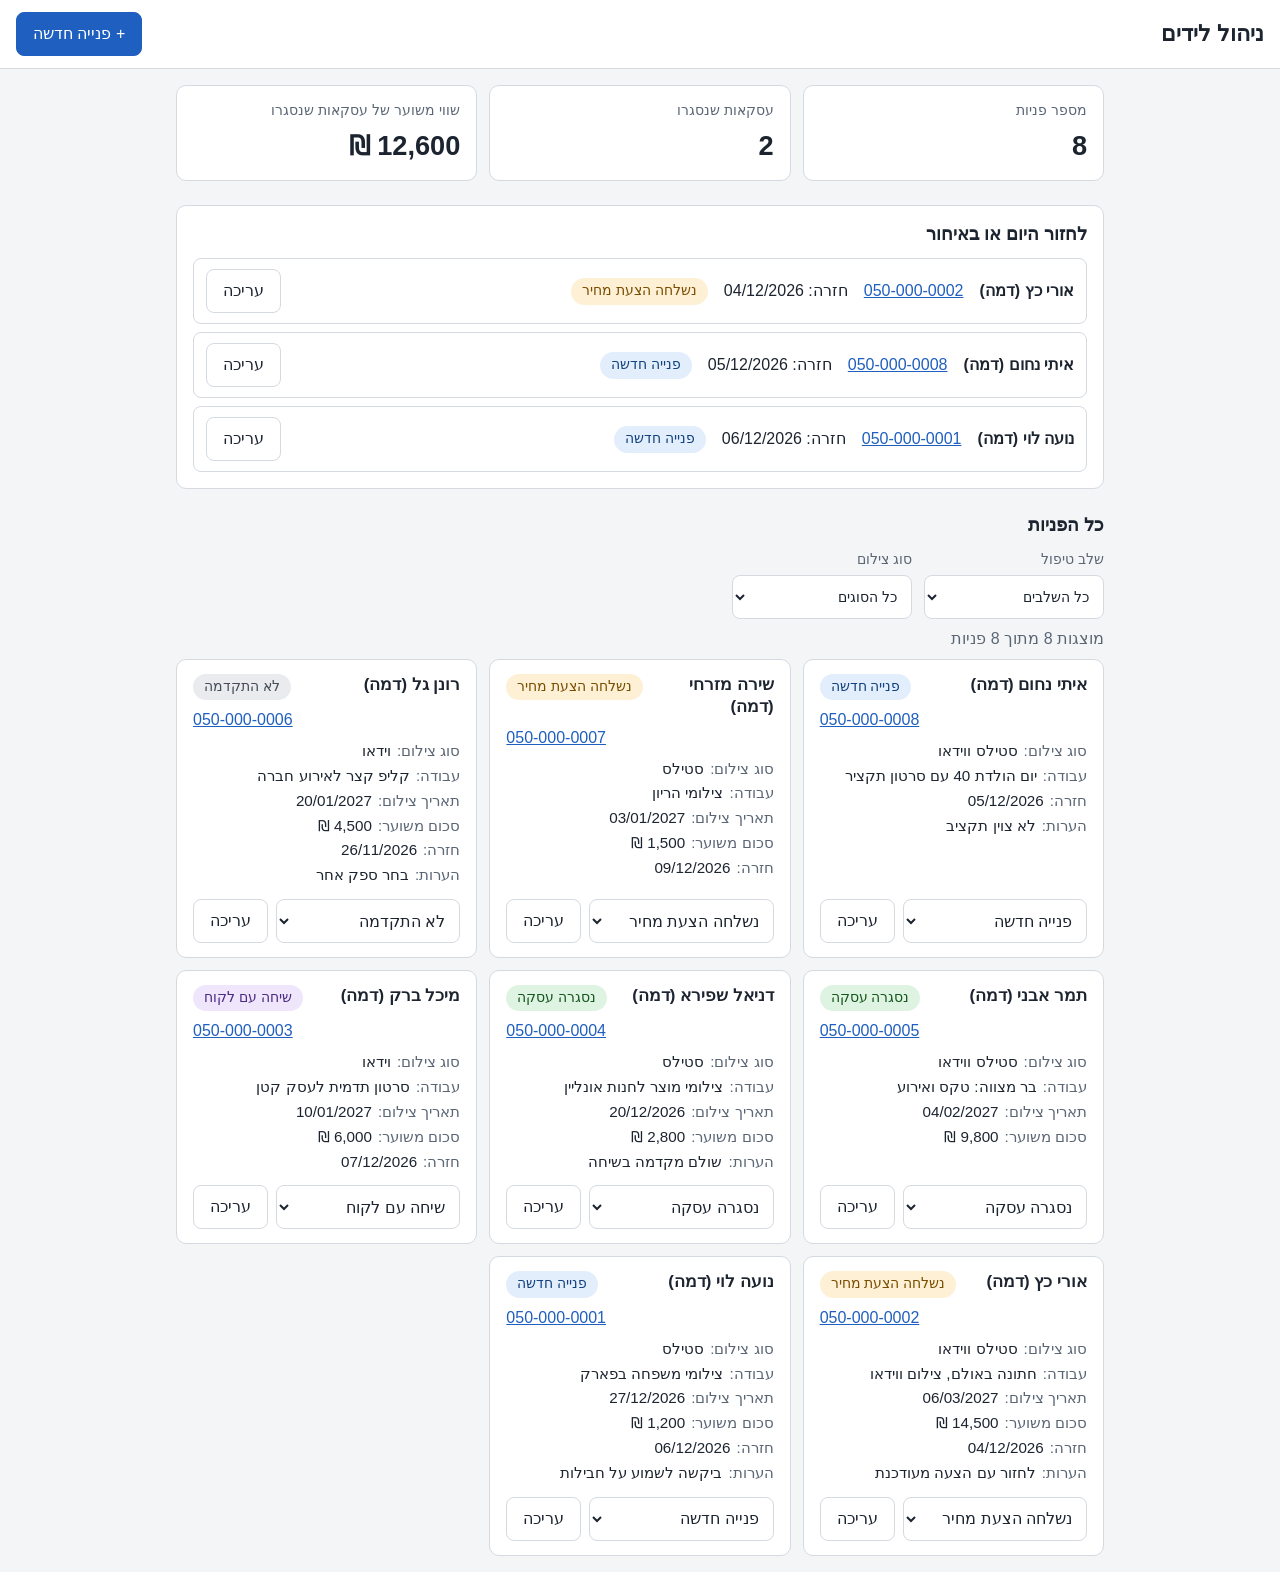
==== index.html @ c37aa7cb "Add leads dashboard interface Build the Hebrew right-to-left page: summary cards, due follow-ups, fi" ====
<!doctype html>
<html lang="he" dir="rtl">
<head>
  <meta charset="utf-8">
  <meta name="viewport" content="width=device-width, initial-scale=1">
  <title>ניהול לידים - עסק צילום</title>
  <link rel="stylesheet" href="styles.css">
</head>
<body>
  <header class="top">
    <h1>ניהול לידים</h1>
    <button type="button" id="add-btn" class="btn primary">+ פנייה חדשה</button>
  </header>

  <p id="storage-warning" class="warning" hidden>הדפדפן לא מאפשר שמירה, ולכן השינויים יאבדו ברענון הדף.</p>

  <main>
    <section aria-labelledby="summary-title">
      <h2 id="summary-title" class="sr-only">סיכום</h2>
      <div class="summary">
        <div class="stat">
          <span class="stat-label">מספר פניות</span>
          <strong id="sum-total" class="stat-value">0</strong>
        </div>
        <div class="stat">
          <span class="stat-label">עסקאות שנסגרו</span>
          <strong id="sum-closed" class="stat-value">0</strong>
        </div>
        <div class="stat">
          <span class="stat-label">שווי משוער של עסקאות שנסגרו</span>
          <strong id="sum-value" class="stat-value">0 ₪</strong>
        </div>
      </div>
    </section>

    <section aria-labelledby="due-title" class="panel">
      <h2 id="due-title">לחזור היום או באיחור</h2>
      <p id="due-empty" class="empty" hidden>אין פניות שצריך לחזור אליהן.</p>
      <ul id="due-list" class="due-list"></ul>
    </section>

    <section aria-labelledby="leads-title">
      <h2 id="leads-title">כל הפניות</h2>
      <div class="filters">
        <label>שלב טיפול
          <select id="filter-stage"></select>
        </label>
        <label>סוג צילום
          <select id="filter-type"></select>
        </label>
      </div>
      <p id="list-count" class="count"></p>
      <p id="leads-empty" class="empty" hidden></p>
      <div id="leads" class="leads"></div>
    </section>
  </main>

  <dialog id="lead-dialog" aria-labelledby="form-title">
    <form id="lead-form" novalidate>
      <h2 id="form-title">פנייה חדשה</h2>

      <label>שם *
        <input name="name" type="text" autocomplete="off">
        <span class="error" data-for="name" hidden></span>
      </label>
      <label>טלפון *
        <input name="phone" type="tel" dir="ltr" autocomplete="off">
        <span class="error" data-for="phone" hidden></span>
      </label>
      <label>סוג צילום *
        <select name="shootType"></select>
        <span class="error" data-for="shootType" hidden></span>
      </label>
      <label>תיאור העבודה
        <textarea name="description" rows="2"></textarea>
      </label>
      <label>תאריך צילום מבוקש
        <input name="shootDate" type="date">
      </label>
      <label>סכום משוער (₪)
        <input name="amount" type="text" inputmode="decimal" dir="ltr" autocomplete="off">
        <span class="error" data-for="amount" hidden></span>
      </label>
      <label>שלב טיפול *
        <select name="stage"></select>
        <span class="error" data-for="stage" hidden></span>
      </label>
      <label>תאריך לחזרה
        <input name="followUpDate" type="date">
      </label>
      <label>הערות
        <textarea name="notes" rows="3"></textarea>
      </label>

      <div class="form-actions">
        <button type="submit" class="btn primary">שמירה</button>
        <button type="button" id="cancel-btn" class="btn">ביטול</button>
      </div>
    </form>
  </dialog>

  <script src="logic.js"></script>
  <script src="demo-data.js"></script>
  <script src="app.js"></script>
</body>
</html>
---- styles.css ----
:root {
  --bg: #f4f5f7;
  --surface: #ffffff;
  --text: #1c2430;
  --muted: #5b6675;
  --border: #d5dae1;
  --accent: #1f5fbf;
  --accent-text: #ffffff;
  --danger: #b3261e;
  --warn-bg: #fff3cd;
}

* { box-sizing: border-box; }

body {
  margin: 0;
  background: var(--bg);
  color: var(--text);
  font-family: "Segoe UI", Arial, "Noto Sans Hebrew", sans-serif;
  font-size: 1rem;
  line-height: 1.5;
}

h1, h2, h3 { margin: 0; line-height: 1.3; }
h2 { font-size: 1.15rem; margin-bottom: 12px; }

.sr-only {
  position: absolute;
  width: 1px; height: 1px;
  overflow: hidden;
  clip: rect(0 0 0 0);
  white-space: nowrap;
}

.top {
  display: flex;
  align-items: center;
  justify-content: space-between;
  gap: 12px;
  padding: 12px 16px;
  background: var(--surface);
  border-bottom: 1px solid var(--border);
}
.top h1 { font-size: 1.4rem; }

main {
  max-width: 960px;
  margin: 0 auto;
  padding: 16px;
  display: grid;
  gap: 24px;
}

.warning {
  margin: 0;
  padding: 10px 16px;
  background: var(--warn-bg);
}

.btn {
  min-height: 44px;
  padding: 8px 16px;
  border: 1px solid var(--border);
  border-radius: 8px;
  background: var(--surface);
  color: var(--text);
  font: inherit;
  cursor: pointer;
}
.btn.primary {
  background: var(--accent);
  border-color: var(--accent);
  color: var(--accent-text);
}
.btn:focus-visible, select:focus-visible, input:focus-visible, textarea:focus-visible, a:focus-visible {
  outline: 3px solid #8ab4f8;
  outline-offset: 1px;
}

.summary {
  display: grid;
  grid-template-columns: repeat(3, 1fr);
  gap: 12px;
}
.stat {
  display: flex;
  flex-direction: column;
  gap: 4px;
  padding: 14px 16px;
  background: var(--surface);
  border: 1px solid var(--border);
  border-radius: 10px;
}
.stat-label { color: var(--muted); font-size: 0.9rem; }
.stat-value { font-size: 1.7rem; }

.panel {
  padding: 16px;
  background: var(--surface);
  border: 1px solid var(--border);
  border-radius: 10px;
}

.empty { margin: 0; color: var(--muted); }

.due-list { list-style: none; margin: 0; padding: 0; display: grid; gap: 8px; }
.due-item {
  display: flex;
  flex-wrap: wrap;
  align-items: center;
  gap: 8px 16px;
  padding: 10px 12px;
  border: 1px solid var(--border);
  border-radius: 8px;
}
.due-item .name { font-weight: 600; }
.due-item .spacer { flex: 1; }

.filters { display: flex; flex-wrap: wrap; gap: 12px; margin-bottom: 8px; }
.filters label { display: grid; gap: 4px; color: var(--muted); font-size: 0.9rem; }
select, input, textarea {
  min-height: 44px;
  padding: 8px 10px;
  border: 1px solid var(--border);
  border-radius: 8px;
  background: var(--surface);
  color: var(--text);
  font: inherit;
  width: 100%;
}
.filters select { min-width: 180px; }
.count { color: var(--muted); margin: 0 0 8px; }

.leads { display: grid; grid-template-columns: repeat(auto-fill, minmax(300px, 1fr)); gap: 12px; }
.lead {
  display: flex;
  flex-direction: column;
  gap: 8px;
  padding: 14px 16px;
  background: var(--surface);
  border: 1px solid var(--border);
  border-radius: 10px;
}
.lead-head { display: flex; justify-content: space-between; align-items: flex-start; gap: 8px; }
.lead-name { font-size: 1.05rem; }
.lead-phone { direction: ltr; unicode-bidi: embed; display: inline-block; color: var(--accent); }
.facts { margin: 0; display: grid; gap: 2px; font-size: 0.95rem; }
.fact { display: flex; gap: 6px; }
.fact dt { color: var(--muted); }
.fact dd { margin: 0; }
.lead-actions { margin-top: auto; display: flex; gap: 8px; align-items: center; padding-top: 4px; }
.lead-actions select { flex: 1; }

.badge {
  display: inline-block;
  padding: 2px 10px;
  border-radius: 999px;
  font-size: 0.85rem;
  white-space: nowrap;
  border: 1px solid transparent;
}
.stage-0 { background: #e3eefc; color: #12427f; }
.stage-1 { background: #efe6fb; color: #4b2a85; }
.stage-2 { background: #fdf0d5; color: #7a4d00; }
.stage-3 { background: #dff3e3; color: #14561c; }
.stage-4 { background: #e9ebee; color: #444c58; }

dialog {
  width: min(520px, calc(100vw - 24px));
  max-height: calc(100vh - 24px);
  padding: 0;
  border: 1px solid var(--border);
  border-radius: 12px;
  background: var(--surface);
  color: var(--text);
}
dialog::backdrop { background: rgba(20, 28, 40, 0.5); }
#lead-form { display: grid; gap: 12px; padding: 16px; }
#lead-form label { display: grid; gap: 4px; font-size: 0.95rem; }
.error { color: var(--danger); font-size: 0.9rem; }
.form-actions { display: flex; gap: 8px; justify-content: flex-start; margin-top: 4px; }

@media (max-width: 640px) {
  .summary { grid-template-columns: 1fr; }
  .stat { flex-direction: row; justify-content: space-between; align-items: center; }
  .stat-value { font-size: 1.4rem; }
  .filters label, .filters select { width: 100%; }
  .leads { grid-template-columns: 1fr; }
  .form-actions .btn { flex: 1; }
}
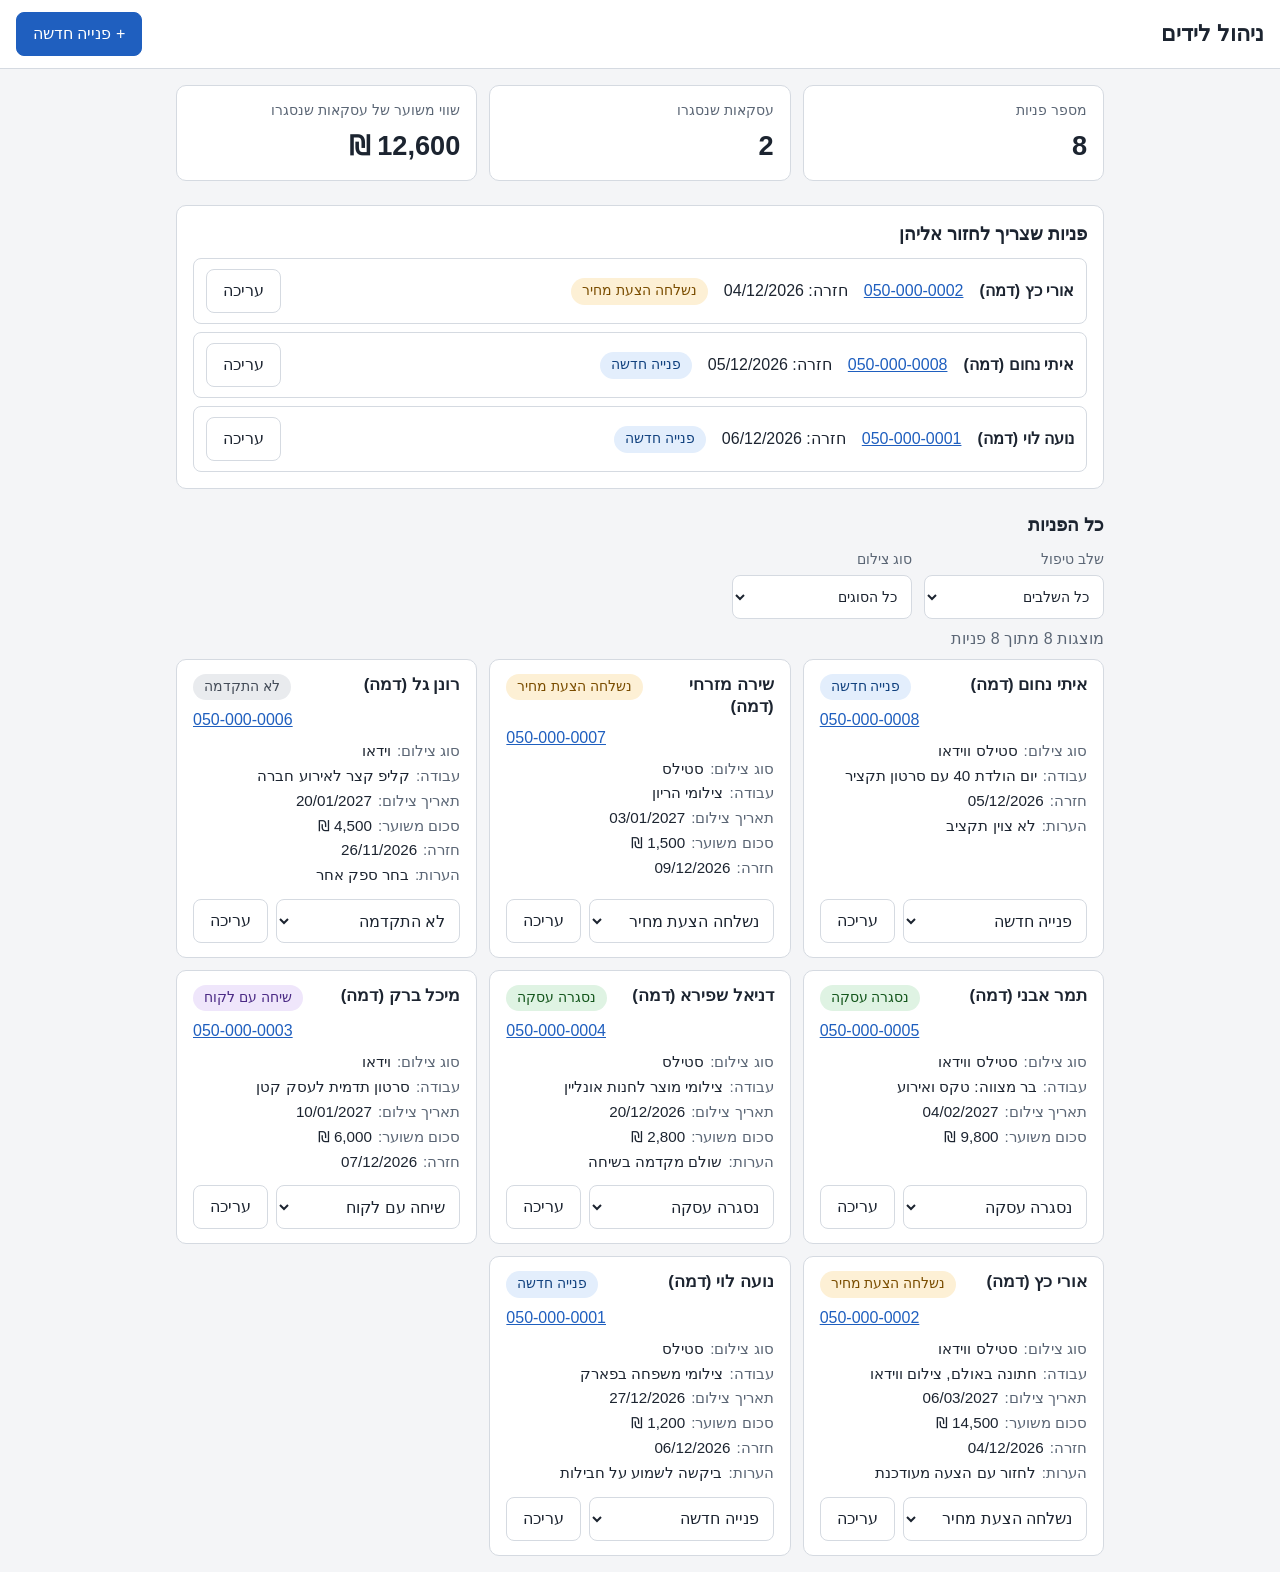
==== commit 2f72ca2c: "Rename follow-up section heading Change the heading of the due follow-ups section from לחזור היום או" ====
--- a/index.html
+++ b/index.html
@@ -34,7 +34,7 @@
     </section>
 
     <section aria-labelledby="due-title" class="panel">
-      <h2 id="due-title">לחזור היום או באיחור</h2>
+      <h2 id="due-title">פניות שצריך לחזור אליהן</h2>
       <p id="due-empty" class="empty" hidden>אין פניות שצריך לחזור אליהן.</p>
       <ul id="due-list" class="due-list"></ul>
     </section>
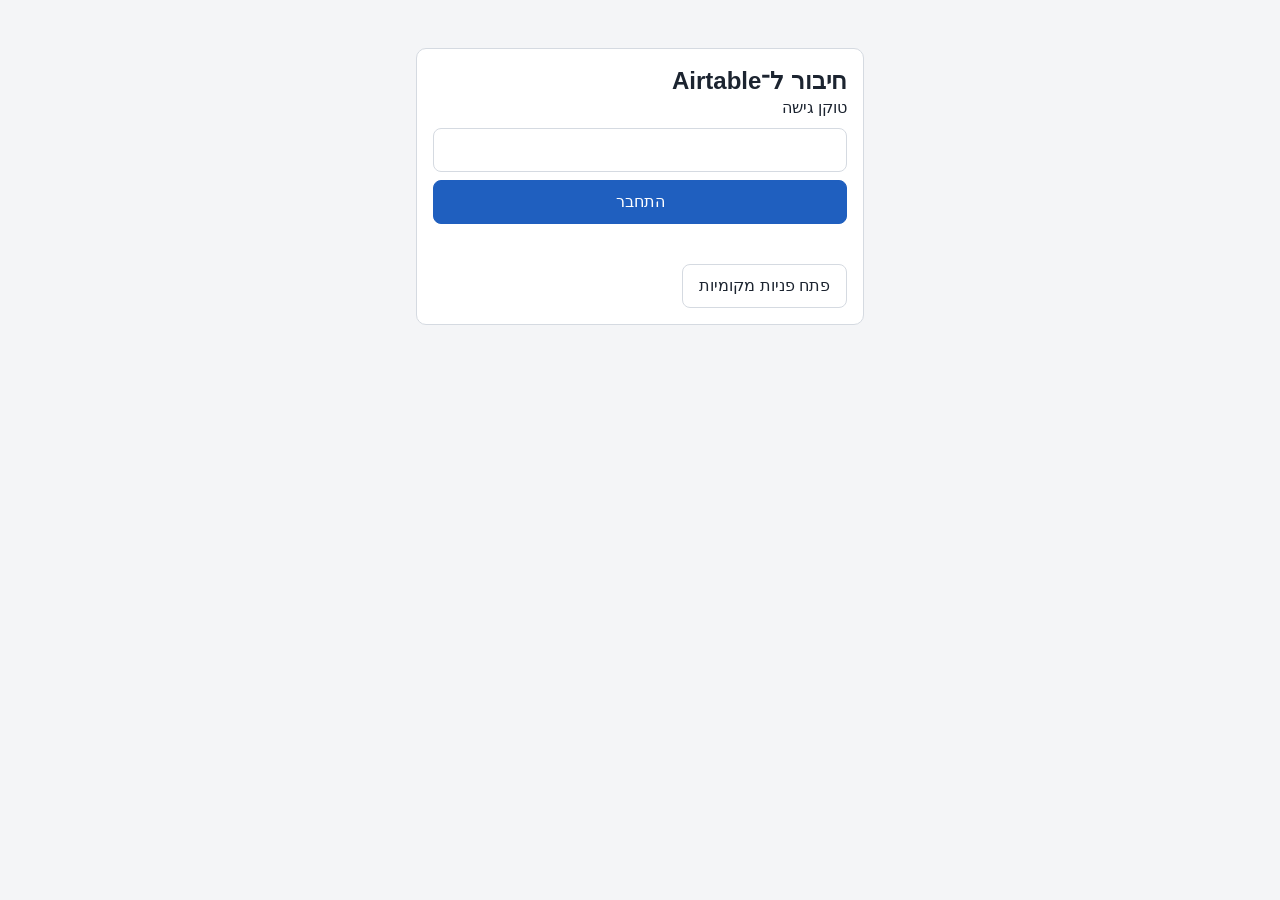
==== commit 3338a565: "Connect leads dashboard to Airtable" ====
--- a/index.html
+++ b/index.html
@@ -7,97 +7,114 @@
   <link rel="stylesheet" href="styles.css">
 </head>
 <body>
-  <header class="top">
-    <h1>ניהול לידים</h1>
-    <button type="button" id="add-btn" class="btn primary">+ פנייה חדשה</button>
-  </header>
+  <section id="connection" class="panel connection" aria-labelledby="connection-title">
+    <h1 id="connection-title">חיבור ל־Airtable</h1>
+    <form id="connection-form">
+      <label for="airtable-token">טוקן גישה</label>
+      <input id="airtable-token" type="password" dir="ltr" autocomplete="off" required>
+      <button class="btn primary" type="submit">התחבר</button>
+      <p id="connection-status" role="status"></p>
+    </form>
+    <button id="local-btn" class="btn" type="button">פתח פניות מקומיות</button>
+  </section>
 
-  <p id="storage-warning" class="warning" hidden>הדפדפן לא מאפשר שמירה, ולכן השינויים יאבדו ברענון הדף.</p>
+  <div id="dashboard" hidden>
+    <header class="top">
+      <h1>ניהול לידים</h1>
+      <button type="button" id="connection-btn" class="btn">מסך החיבור</button>
+      <button type="button" id="refresh-btn" class="btn" hidden>טען פניות מחדש</button>
+      <button type="button" id="add-btn" class="btn primary">+ פנייה חדשה</button>
+    </header>
 
-  <main>
-    <section aria-labelledby="summary-title">
-      <h2 id="summary-title" class="sr-only">סיכום</h2>
-      <div class="summary">
-        <div class="stat">
-          <span class="stat-label">מספר פניות</span>
-          <strong id="sum-total" class="stat-value">0</strong>
+    <p id="data-source" role="status"></p>
+    <p id="storage-warning" class="warning" hidden>הדפדפן לא מאפשר שמירה, ולכן השינויים יאבדו ברענון הדף.</p>
+
+    <main>
+      <section aria-labelledby="summary-title">
+        <h2 id="summary-title" class="sr-only">סיכום</h2>
+        <div class="summary">
+          <div class="stat">
+            <span class="stat-label">מספר פניות</span>
+            <strong id="sum-total" class="stat-value">0</strong>
+          </div>
+          <div class="stat">
+            <span class="stat-label">עסקאות שנסגרו</span>
+            <strong id="sum-closed" class="stat-value">0</strong>
+          </div>
+          <div class="stat">
+            <span class="stat-label">שווי משוער של עסקאות שנסגרו</span>
+            <strong id="sum-value" class="stat-value">0 ₪</strong>
+          </div>
         </div>
-        <div class="stat">
-          <span class="stat-label">עסקאות שנסגרו</span>
-          <strong id="sum-closed" class="stat-value">0</strong>
+      </section>
+
+      <section aria-labelledby="due-title" class="panel">
+        <h2 id="due-title">פניות שצריך לחזור אליהן</h2>
+        <p id="due-empty" class="empty" hidden>אין פניות שצריך לחזור אליהן.</p>
+        <ul id="due-list" class="due-list"></ul>
+      </section>
+
+      <section aria-labelledby="leads-title">
+        <h2 id="leads-title">כל הפניות</h2>
+        <div class="filters">
+          <label>שלב טיפול
+            <select id="filter-stage"></select>
+          </label>
+          <label>סוג צילום
+            <select id="filter-type"></select>
+          </label>
         </div>
-        <div class="stat">
-          <span class="stat-label">שווי משוער של עסקאות שנסגרו</span>
-          <strong id="sum-value" class="stat-value">0 ₪</strong>
+        <p id="list-count" class="count"></p>
+        <p id="leads-empty" class="empty" hidden></p>
+        <div id="leads" class="leads"></div>
+      </section>
+    </main>
+
+    <dialog id="lead-dialog" aria-labelledby="form-title">
+      <form id="lead-form" novalidate>
+        <h2 id="form-title">פנייה חדשה</h2>
+
+        <label>שם *
+          <input name="name" type="text" autocomplete="off">
+          <span class="error" data-for="name" hidden></span>
+        </label>
+        <label>טלפון *
+          <input name="phone" type="tel" dir="ltr" autocomplete="off">
+          <span class="error" data-for="phone" hidden></span>
+        </label>
+        <label>סוג צילום *
+          <select name="shootType"></select>
+          <span class="error" data-for="shootType" hidden></span>
+        </label>
+        <label>תיאור העבודה
+          <textarea name="description" rows="2"></textarea>
+        </label>
+        <label>תאריך צילום מבוקש
+          <input name="shootDate" type="date">
+        </label>
+        <label>סכום משוער (₪)
+          <input name="amount" type="text" inputmode="decimal" dir="ltr" autocomplete="off">
+          <span class="error" data-for="amount" hidden></span>
+        </label>
+        <label>שלב טיפול *
+          <select name="stage"></select>
+          <span class="error" data-for="stage" hidden></span>
+        </label>
+        <label>תאריך לחזרה
+          <input name="followUpDate" type="date">
+        </label>
+        <label>הערות
+          <textarea name="notes" rows="3"></textarea>
+        </label>
+
+        <div class="form-actions">
+          <button type="submit" class="btn primary">שמירה</button>
+          <button type="button" id="cancel-btn" class="btn">ביטול</button>
         </div>
-      </div>
-    </section>
+      </form>
+    </dialog>
 
-    <section aria-labelledby="due-title" class="panel">
-      <h2 id="due-title">פניות שצריך לחזור אליהן</h2>
-      <p id="due-empty" class="empty" hidden>אין פניות שצריך לחזור אליהן.</p>
-      <ul id="due-list" class="due-list"></ul>
-    </section>
-
-    <section aria-labelledby="leads-title">
-      <h2 id="leads-title">כל הפניות</h2>
-      <div class="filters">
-        <label>שלב טיפול
-          <select id="filter-stage"></select>
-        </label>
-        <label>סוג צילום
-          <select id="filter-type"></select>
-        </label>
-      </div>
-      <p id="list-count" class="count"></p>
-      <p id="leads-empty" class="empty" hidden></p>
-      <div id="leads" class="leads"></div>
-    </section>
-  </main>
-
-  <dialog id="lead-dialog" aria-labelledby="form-title">
-    <form id="lead-form" novalidate>
-      <h2 id="form-title">פנייה חדשה</h2>
-
-      <label>שם *
-        <input name="name" type="text" autocomplete="off">
-        <span class="error" data-for="name" hidden></span>
-      </label>
-      <label>טלפון *
-        <input name="phone" type="tel" dir="ltr" autocomplete="off">
-        <span class="error" data-for="phone" hidden></span>
-      </label>
-      <label>סוג צילום *
-        <select name="shootType"></select>
-        <span class="error" data-for="shootType" hidden></span>
-      </label>
-      <label>תיאור העבודה
-        <textarea name="description" rows="2"></textarea>
-      </label>
-      <label>תאריך צילום מבוקש
-        <input name="shootDate" type="date">
-      </label>
-      <label>סכום משוער (₪)
-        <input name="amount" type="text" inputmode="decimal" dir="ltr" autocomplete="off">
-        <span class="error" data-for="amount" hidden></span>
-      </label>
-      <label>שלב טיפול *
-        <select name="stage"></select>
-        <span class="error" data-for="stage" hidden></span>
-      </label>
-      <label>תאריך לחזרה
-        <input name="followUpDate" type="date">
-      </label>
-      <label>הערות
-        <textarea name="notes" rows="3"></textarea>
-      </label>
-
-      <div class="form-actions">
-        <button type="submit" class="btn primary">שמירה</button>
-        <button type="button" id="cancel-btn" class="btn">ביטול</button>
-      </div>
-    </form>
-  </dialog>
+  </div>
 
   <script src="logic.js"></script>
   <script src="demo-data.js"></script>
--- a/styles.css
+++ b/styles.css
@@ -188,3 +188,17 @@
   .leads { grid-template-columns: 1fr; }
   .form-actions .btn { flex: 1; }
 }
+
+.connection {
+  max-width: 28rem;
+  margin: 3rem auto;
+}
+
+.connection form {
+  display: grid;
+  gap: 0.5rem;
+}
+
+#data-source {
+  padding-inline: 1rem;
+}
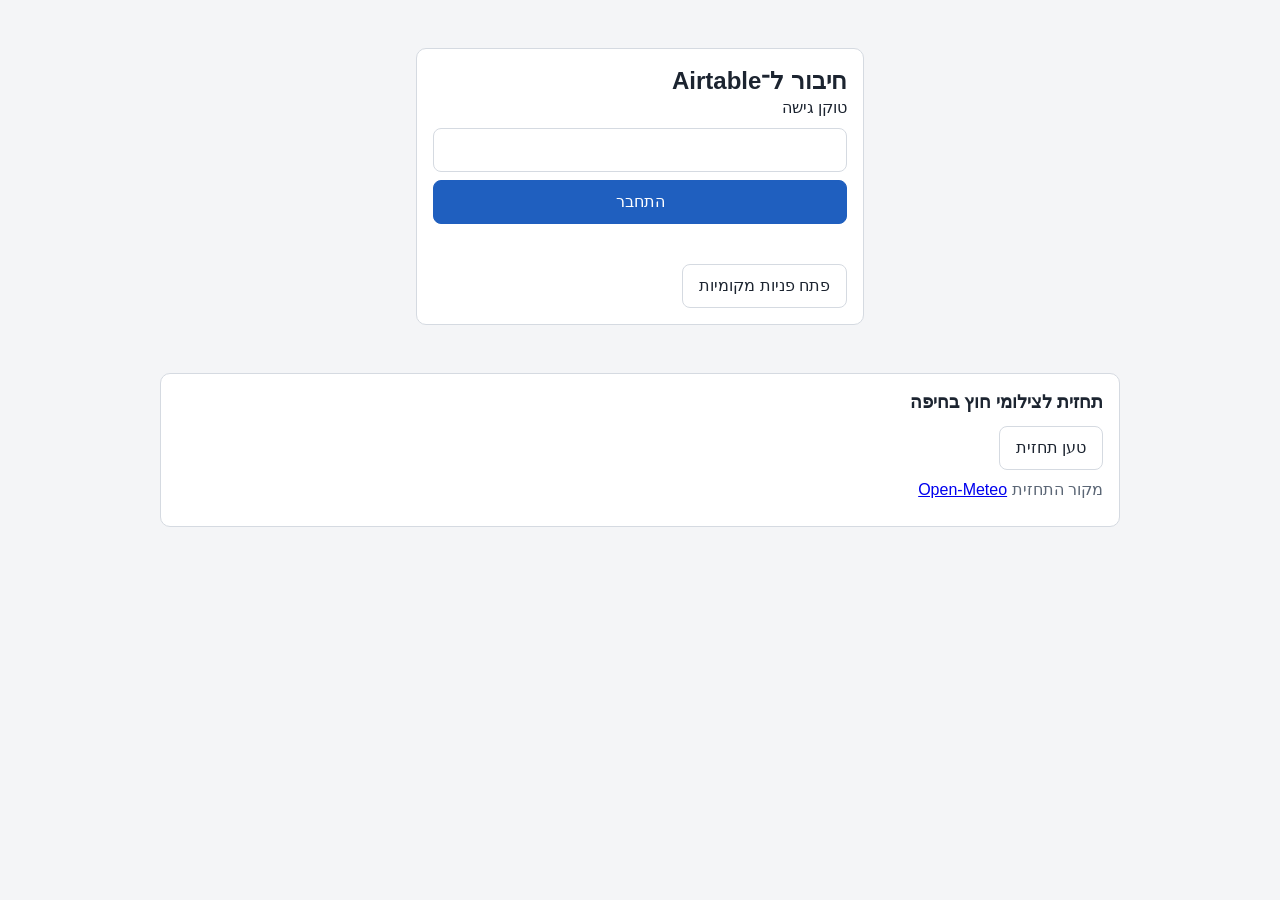
==== commit a8fc2113: "Add Haifa outdoor photography forecast" ====
--- a/index.html
+++ b/index.html
@@ -16,6 +16,14 @@
       <p id="connection-status" role="status"></p>
     </form>
     <button id="local-btn" class="btn" type="button">פתח פניות מקומיות</button>
+  </section>
+
+  <section class="panel weather" aria-labelledby="weather-title">
+    <h2 id="weather-title">תחזית לצילומי חוץ בחיפה</h2>
+    <button id="weather-load" class="btn" type="button">טען תחזית</button>
+    <p id="weather-status" role="status" class="count"></p>
+    <ul id="weather-days" class="weather-days" hidden></ul>
+    <p class="count">מקור התחזית <a href="https://open-meteo.com/">Open-Meteo</a></p>
   </section>
 
   <div id="dashboard" hidden>
@@ -119,5 +127,6 @@
   <script src="logic.js"></script>
   <script src="demo-data.js"></script>
   <script src="app.js"></script>
+  <script src="weather.js"></script>
 </body>
 </html>
--- a/styles.css
+++ b/styles.css
@@ -202,3 +202,26 @@
 #data-source {
   padding-inline: 1rem;
 }
+
+.weather {
+  max-width: 60rem;
+  margin: 1rem auto;
+}
+
+.weather-days {
+  display: grid;
+  grid-template-columns: repeat(auto-fit, minmax(min(100%, 13rem), 1fr));
+  gap: 0.75rem;
+  list-style: none;
+  padding: 0;
+}
+
+.weather-days[hidden] { display: none; }
+
+.weather-days li {
+  padding: 0.75rem;
+  border: 1px solid var(--border);
+  border-radius: 8px;
+}
+
+.weather-days p { margin: 0.25rem 0 0; }
